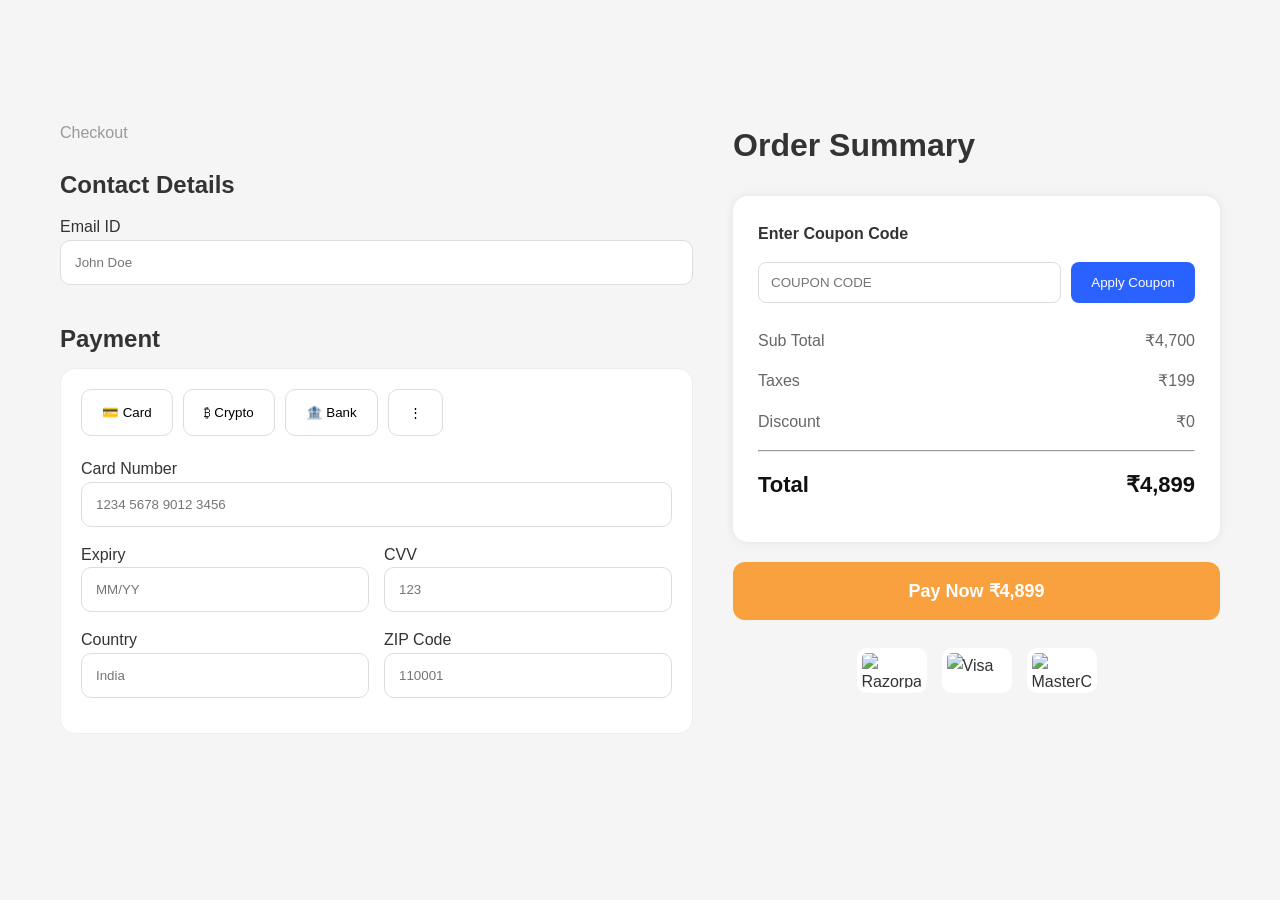
==== payment.html @ a84bcb74 "Add files via upload" ====
<!DOCTYPE html>
<html lang="en">
<head>
    <meta charset="UTF-8">
    <meta name="viewport" content="width=device-width, initial-scale=1.0">
    <title>Payment section</title>
    <link rel="stylesheet" href="style.css">
</head>
<body>
    <main class="checkout-page">

    <div class="container checkout-container">

        <!-- Left Side -->

        <div class="checkout-left">

            <p class="sub-heading">Checkout</p>

            <h2>Contact Details</h2>

            <label>Email ID</label>
            <input type="email" placeholder="John Doe">

            <h2>Payment</h2>

            <div class="payment-card">

                <div class="payment-methods">

                    <button class="active">💳 Card</button>
                    <button>₿ Crypto</button>
                    <button>🏦 Bank</button>
                    <button>⋮</button>

                </div>

                <label>Card Number</label>
                <input type="text" placeholder="1234 5678 9012 3456">

                <div class="row">
                    <div>
                        <label>Expiry</label>
                        <input type="text" placeholder="MM/YY">
                    </div>

                    <div>
                        <label>CVV</label>
                        <input type="text" placeholder="123">
                    </div>
                </div>

                <div class="row">
                    <div>
                        <label>Country</label>
                        <input type="text" placeholder="India">
                    </div>

                    <div>
                        <label>ZIP Code</label>
                        <input type="text" placeholder="110001">
                    </div>
                </div>

            </div>

        </div>

        <!-- Right Side -->

        <div class="checkout-right">

            <h1>Order Summary</h1>

            <div class="summary-card">

                <label>Enter Coupon Code</label>

                <div class="coupon-box">
                    <input type="text" placeholder="COUPON CODE">
                    <button>Apply Coupon</button>
                </div>

                <div class="bill-row">
                    <span>Sub Total</span>
                    <span>₹4,700</span>
                </div>

                <div class="bill-row">
                    <span>Taxes</span>
                    <span>₹199</span>
                </div>

                <div class="bill-row">
                    <span>Discount</span>
                    <span>₹0</span>
                </div>

                <hr>

                <div class="bill-row total">
                    <span>Total</span>
                    <span>₹4,899</span>
                </div>

            </div>

            <button class="pay-btn">
                Pay Now ₹4,899
            </button>

            <div class="payment-image">
                <img src="https://razorpay.com/newsroom-content/uploads/2020/12/output-onlinepngtools-1-1.png" alt="Razorpay">
                <img src="https://assets.weforum.org/organization/image/UlzC0g30GtgGv-WStLv81kwMCKrpTV_L2EAMwX_YHqU.jpg" alt="Visa">
                <img src="https://www.investopedia.com/thmb/F8CKM3YkF1fmnRCU2g4knuK0eDY=/1500x0/filters:no_upscale():max_bytes(150000):strip_icc()/MClogo-c823e495c5cf455c89ddfb0e17fc7978.jpg" alt="MasterCard">
            </div>

        </div>

    </div>

</main>
</body>
</html>
---- style.css ----
*{
    margin: 0;
    padding: 0;
    box-sizing: border-box;
}

body{
    font-family: Arial, sans-serif;
    line-height: 1.6;
    color: #333;
}

.container{
    max-width: 1200px;
    margin: 0 auto;
    padding: 0 20px;
}

/* Header */

.header{
    position: fixed;
    top: 0;
    left: 0;
    width: 100%;
    background-color: #06111c;
    color: white;
    z-index: 1000;
    padding: 15px 0;
}

/* Navbar Layout */

.navbar{
    display: flex;
    align-items: center;
}

/* Left Section */

.logo{
    flex: 1;
}

.logo h2{
    font-size: 1.8rem;
}

.logo p{
    font-size: 0.8rem;
    opacity: 0.8;
}

/* Center Section */

.nav-links{
    flex: 1;
    display: flex;
    justify-content: center;
}

.nav-links ul{
    display: flex;
    list-style: none;
    gap: 2rem;
}

.nav-links a{
    color: white;
    text-decoration: none;
    padding: 8px 12px;
    border-radius: 5px;
    transition: 0.3s;
}

.nav-links a:hover{
    background-color: rgba(255,255,255,0.15);
}

/* Right Section */

.nav-right{
    flex: 1;
    display: flex;
    justify-content: flex-end;
    align-items: center;
    gap: 1rem;
}

.search input{
    padding: 8px 12px;
    border: none;
    border-radius: 20px;
    outline: none;
}

.cart,
.profile{
    cursor: pointer;
    font-size: 1.5rem;
    padding: 8px 12px;
    border-radius: 5px;
}
.cart a{
    text-decoration: none;
}

/* Demo Hero */
#main{
    background: linear-gradient(rgba(0,0,0,0.6),rgba(0,0,0,0.6)),url("https://images.unsplash.com/photo-1768225286074-9039931bb9d3?q=80&w=1170&auto=format&fit=crop&ixlib=rb-4.1.0&ixid=M3wxMjA3fDB8MHxwaG90by1wYWdlfHx8fGVufDB8fHx8fA%3D%3D") center/cover;
    
}

.hero{
    min-height: 100vh;
    padding-top: 100px;
    display: flex;
    justify-content: space-between;
    align-items: center;
    gap: 4rem;
    color: white;
}

.left{
    flex: 1;
    margin-left: 3rem;
}

.left h1{
    font-size: 4rem;
    line-height: 1.2;
    margin-bottom: 1rem;
}

.left p{
    font-size: 1.1rem;
    margin-bottom: 1.5rem;
    max-width: 500px;
}

.reason{
    color: gold;
}

.btn-primary{
    padding: 12px 24px;
    border: none;
    border-radius: 5px;
    background: gold;
    cursor: pointer;
}

.btn-primary{
    padding: 12px 24px;
    border: none;
    border-radius: 20px;
    background: gold;
    cursor: pointer;
    transition: all 0.3s ease;
}
.btn-primary a{
    text-decoration: none;
    font-weight: 200;
    
}


.btn-primary:hover{
    background: #e6c200;
    transform: translateY(-2px);
}

.right{
    flex: 1;
    display: flex;
    justify-content: center;
}

.right img{
    max-width: 100%;
    width: 700px;
    height: auto;
}
.service-overview{
     background-color: yellow;
}

.overview-content{
    display: flex;
    justify-content: space-around;
    align-items: center;
    text-align: center;
    padding: 1.5rem;
}
   
.reviews p,.quality p, .rating p{
    font-size: 1rem;
    opacity: 0.8;
}
.quality{
    display: flex;
    gap: 0.5rem;
}

/* product page css.. */

.path{
    font-size: 1rem;
    padding: 1rem;
    opacity: 0.8;
}
.product-details-page{
    padding:120px 40px 40px;
    background:#f5f5f5;
}

.product-wrapper{
    display:flex;
    gap:40px;
    align-items:flex-start;
}

.product-left{
    flex:1;
}

.main-image{
    background:white;
    border-radius:12px;
    padding:30px;
    text-align:center;
}

.main-image img{
    width:100%;
    max-width:450px;
}

.product-right{
    flex:1;
}

.product-right h1{
    font-size:2.5rem;
    line-height:1.2;
    margin-bottom:15px;
}

.description{
    color:#666;
    margin-bottom:20px;
}

.price-box{
    display:flex;
    align-items:center;
    gap:20px;
    margin:25px 0;
}

.price{
    font-size:2.5rem;
    font-weight:700;
    color:#2962ff;
    background:white;
    padding:12px 20px;
    border-radius:10px;
}

.offer span{
    color:#4caf50;
    font-size:1.5rem;
    font-weight:bold;
}

.offer p{
    color:#777;
}

.purchase-section{
    display:flex;
    gap:15px;
    margin-top:25px;
}

.purchase-section select{
    width:80px;
    padding:15px;
    border:none;
    border-radius:10px;
    font-size:1rem;
}

.purchase-section button{
    background:#ff9800;
    color:white;
    border:none;
    padding:15px 40px;
    border-radius:10px;
    font-size:1rem;
    font-weight:bold;
    cursor:pointer;
}
.purchase-section button a{
    text-decoration: none;
}

.gallery{
    display:flex;
    gap:15px;
    margin-top:40px;
    overflow-x:auto;
}

.gallery img{
    width:140px;
    height:140px;
    object-fit:contain;
    background:white;
    border-radius:10px;
    padding:5px;
    flex-shrink:0;
    scroll-behavior: smooth;
    overflow: scroll;
}

.about{
    padding: 80px 20px;
    background: #f8f9fa;
}

.about-heading{
    text-align: center;
    margin-bottom: 50px;
}

.about-heading h2{
    font-size: 2.5rem;
    color: #06111c;
}

.about-content{
    max-width: 1200px;
    margin: 0 auto;
    display: flex;
    align-items: center;
    justify-content: space-between;
    gap: 4rem;
}

.about-content .left{
    flex: 1;
}

.about-content .left h3{
    font-size: 2rem;
    margin-bottom: 1rem;
    color: #06111c;
}

.about-content .left p{
    font-size: 1.1rem;
    color: #555;
    line-height: 1.8;
}

.about-content .right{
    flex: 1;
}

.about-content .right img{
    width: 100%;
    height: 400px;
    object-fit: cover;
    border-radius: 15px;
    box-shadow: 0 10px 25px rgba(0,0,0,0.15);
}

.contact{
    padding: 80px 20px;
    background: #f8f9fa;
}

.contact-heading{
    text-align: center;
    margin-bottom: 50px;
}

.contact-heading h2{
    font-size: 2.5rem;
    color: #06111c;
    margin-bottom: 10px;
}

.contact-heading p{
    color: #666;
}

.contact-content{
    max-width: 1200px;
    margin: 0 auto;
    display: flex;
    gap: 3rem;
    align-items: flex-start;
}

.contact-info{
    flex: 1;
}

.contact-info h3{
    margin-bottom: 20px;
    color: #06111c;
}

.info-box{
    background: white;
    padding: 20px;
    margin-bottom: 15px;
    border-radius: 10px;
    box-shadow: 0 5px 15px rgba(0,0,0,0.08);
}

.info-box h4{
    margin-bottom: 8px;
    color: #06111c;
}

.contact-form{
    flex: 1;
}

.contact-form form{
    background: white;
    padding: 30px;
    border-radius: 10px;
    box-shadow: 0 5px 15px rgba(0,0,0,0.08);
}

.contact-form input,
.contact-form textarea{
    width: 100%;
    padding: 14px;
    margin-bottom: 15px;
    border: 1px solid #ddd;
    border-radius: 8px;
    outline: none;
}

.contact-form input:focus,
.contact-form textarea:focus{
    border-color: #06111c;
}

.contact-form button{
    width: 100%;
    padding: 14px;
    background: #06111c;
    color: white;
    border: none;
    border-radius: 8px;
    cursor: pointer;
    font-size: 1rem;
    transition: 0.3s ease;
}

.contact-form button:hover{
    background: #0d2135;
}

/* cart page css... */

.cart-page{
    padding-top:120px;
    min-height:100vh;
    background:#f5f5f5;
}

.cart-container{
    display:flex;
    gap:40px;
    align-items:flex-start;
}

/* Left Side */

.cart-left{
    flex:2;
}

.cart-left h1{
    margin-bottom:30px;
}

.cart-table{
    width:100%;
    border-collapse:collapse;
}

.cart-table th{
    text-align:left;
    padding:15px;
    color:#777;
    border-bottom:1px solid #ddd;
}

.cart-table td{
    padding:20px 15px;
}

.cart-table button{
    border:none;
    background:none;
    cursor:pointer;
    font-size:18px;
    padding:0 10px;
}

.remove{
    color:red;
    cursor:pointer;
    font-size:20px;
}

/* Right Side */

.cart-right{
    flex:1;
}

.summary-card{
    background:white;
    padding:25px;
    border-radius:15px;
    box-shadow:0 0 10px rgba(0,0,0,0.08);
}

.summary-card label{
    display:block;
    margin-bottom:10px;
    font-weight:600;
}

.coupon-box{
    display:flex;
    gap:10px;
    margin-bottom:25px;
}

.coupon-box input{
    flex:1;
    padding:12px;
    border:1px solid #ddd;
    border-radius:8px;
}

.coupon-box button{
    background:#2962ff;
    color:white;
    border:none;
    padding:12px 18px;
    border-radius:8px;
    cursor:pointer;
}

.bill div{
    display:flex;
    justify-content:space-between;
    margin:15px 0;
    color:#666;
}

.total{
    font-size:22px;
    font-weight:bold;
    color:#111 ;
}

.pay-btn{
    width:100%;
    margin-top:25px;
    background:#f9a03f;
    color:white;
    border:none;
    padding:18px;
    border-radius:12px;
    font-size:18px;
    font-weight:bold;
    cursor:pointer;
}
.pay-btn a{
    text-decoration: none;
    color: black;
}
.continue-shopping a{
    text-decoration: none;
    color: black;

}
.continue-shopping{
     margin-top: 6rem;
}
.payment-image{
    display:flex ;
    gap: 1rem;
}
.payment-image img{
    margin-top: 0.5rem;
    width:180px;
    height:40px;
    object-fit:contain;
    background:white;
    border-radius:10px;
    padding:5px;
    flex-shrink:0;
}

/* payment css */

.checkout-page{
    padding-top:120px;
    min-height:100vh;
    background:#f5f5f5;
}

.checkout-container{
    display:flex;
    gap:40px;
}

.checkout-left{
    flex:1.3;
}

.checkout-right{
    flex:1;
}

.sub-heading{
    color:#999;
    margin-bottom:20px;
}

.checkout-left h2{
    margin:20px 0 10px;
}

.checkout-left input{
    width:100%;
    padding:14px;
    border:1px solid #ddd;
    border-radius:10px;
    margin-bottom:15px;
}

.payment-card{
    background:#fff;
    padding:20px;
    border-radius:15px;
    border:1px solid #eee;
}

.payment-methods{
    display:flex;
    gap:10px;
    margin-bottom:20px;
}

.payment-methods button{
    padding:15px 20px;
    border:1px solid #ddd;
    background:#fff;
    border-radius:10px;
    cursor:pointer;
}

.payment-methods button:hover{
    border:2px solid #ff9800;
    color:#ff9800;
}

.row{
    display:flex;
    gap:15px;
}

.row div{
    flex:1;
}

.checkout-right h1{
    margin-bottom:25px;
}

.summary-card{
    background:#fff;
    padding:25px;
    border-radius:15px;
}

.coupon-box{
    display:flex;
    gap:10px;
    margin:15px 0 25px;
}

.coupon-box input{
    flex:1;
    padding:12px;
    border:1px solid #ddd;
    border-radius:8px;
}

.coupon-box button{
    background:#2962ff;
    color:#fff;
    border:none;
    padding:12px 20px;
    border-radius:8px;
}

.bill-row{
    display:flex;
    justify-content:space-between;
    margin:15px 0;
    color:#666;
}

.total{
    font-size:22px;
    font-weight:bold;
    color:#111;
}

.pay-btn{
    width:100%;
    margin-top:20px;
    background:#f9a03f;
    color:#fff;
    border:none;
    padding:18px;
    border-radius:12px;
    font-size:18px;
    font-weight:bold;
    cursor:pointer;
}

.payment-image{
    display:flex;
    justify-content:center;
    gap:15px;
    margin-top:20px;
}

.payment-image img{
    width:70px;
    height:45px;
    object-fit:contain;
}


/* mobile adapt screen */

@media (max-width: 768px){

    /* Navbar */

    .navbar{
        flex-direction: column;
        gap: 1rem;
        text-align: center;
    }

    .nav-links ul{
        flex-wrap: wrap;
        justify-content: center;
        gap: 1rem;
    }

    .nav-right{
        justify-content: center;
    }

    .search input{
        width: 100%;
        max-width: 250px;
    }

    /* Hero Section */

    .hero{
        flex-direction: column;
        text-align: center;
        padding: 120px 20px 50px;
    }

    .hero .left h1{
        font-size: 2.5rem;
    }

    .hero .right img{
        width: 100%;
        max-width: 350px;
    }

    /* Overview */

    .overview-content{
        flex-direction: column;
        gap: 2rem;
    }

    /* About */

    .about-content{
        flex-direction: column;
        text-align: center;
    }

    .about-content .right img{
        width: 100%;
        height: auto;
    }

    /* Products */

    .product-grid{
        grid-template-columns: 1fr;
    }

    /* Product Details Page */

    .product-wrapper{
        flex-direction: column;
    }

    .product-right h1{
        font-size: 2rem;
    }

    .price{
        font-size: 2rem;
    }

    .purchase-section{
        flex-direction: column;
    }

    .purchase-section button{
        width: 100%;
    }

    /* Gallery */

    .gallery{
        overflow-x: auto;
    }

    .gallery img{
        width: 120px;
        height: 120px;
    }

    /* Cart Page */

    .cart-container{
        flex-direction: column;
    }

    .cart-table{
        display: block;
        overflow-x: auto;
    }

    .cart-right{
        width: 100%;
    }

    /* Checkout Page */

    .checkout-container{
        flex-direction: column;
    }

    .row{
        flex-direction: column;
    }

    .payment-methods{
        flex-wrap: wrap;
    }

    .coupon-box{
        flex-direction: column;
    }

    .coupon-box button{
        width: 100%;
    }

    /* Contact */

    .contact-content{
        flex-direction: column;
    }

    .contact-form,
    .contact-info{
        width: 100%;
    }
}




@media (max-width: 480px){

    .container{
        padding: 0 15px;
    }

    .hero .left h1{
        font-size: 2rem;
    }

    .about-heading h2,
    .contact-heading h2{
        font-size: 2rem;
    }

    .product-right h1{
        font-size: 1.7rem;
    }

    .price{
        font-size: 1.8rem;
    }

    .pay-btn{
        font-size: 1rem;
        padding: 15px;
    }

    .nav-links ul{
        gap: 0.5rem;
    }

    .nav-links a{
        padding: 6px 10px;
        font-size: 0.9rem;
    }
}


/* Animation section */

/* Smooth Scroll */

html{
    scroll-behavior: smooth;
}

/* Page Load */

body{
    animation: pageLoad 0.8s ease;
}

@keyframes pageLoad{
    from{
        opacity: 0;
    }
    to{
        opacity: 1;
    }
}

/* Hero Text Animation */

.hero .left{
    animation: fadeUp 1s ease forwards;
}

.hero .right{
    animation: fadeUp 1.2s ease forwards;
}

@keyframes fadeUp{
    from{
        opacity: 0;
        transform: translateY(40px);
    }
    to{
        opacity: 1;
        transform: translateY(0);
    }
}

/* Floating Shoe */

.right img{
    animation: float 3s ease-in-out infinite;
}

@keyframes float{
    0%{
        transform: translateY(0);
    }
    50%{
        transform: translateY(-15px);
    }
    100%{
        transform: translateY(0);
    }
}

/* Navbar Hover */

.nav-links a{
    position: relative;
    display: inline-block;
}

.nav-links a::after{
    content: "";
    position: absolute;
    left: 0;
    bottom: -5px;
    width: 0;
    height: 2px;
    background: gold;
    transition: width 0.3s ease;
}

.nav-links a:hover::after{
    width: 100%;
}


/* Buttons */

.btn-primary,
.purchase-section button,
.pay-btn,
.contact-form button{
    transition: all 0.3s ease;
}

.btn-primary:hover,
.purchase-section button:hover,
.pay-btn:hover,
.contact-form button:hover{
    transform: translateY(-4px);
    box-shadow: 0 10px 20px rgba(0,0,0,0.2);
}

/* Product Main Image */

.main-image{
    transition: all 0.4s ease;
}

.main-image:hover{
    transform: translateY(-10px);
    box-shadow: 0 15px 30px rgba(0,0,0,0.15);
}

/* Gallery Images */

.gallery img{
    transition: all 0.3s ease;
}

.gallery img:hover{
    transform: scale(1.1);
}

/* About Image */

.about-content .right img{
    transition: all 0.4s ease;
}

.about-content .right img:hover{
    transform: scale(1.03);
}

/* Contact Cards */

.info-box{
    transition: all 0.3s ease;
}

.info-box:hover{
    transform: translateY(-8px);
    box-shadow: 0 12px 25px rgba(0,0,0,0.12);
}

/* Overview Section */

.reviews,
.customer,
.quality,
.rating{
    transition: all 0.3s ease;
}

.reviews:hover,
.customer:hover,
.quality:hover,
.rating:hover{
    transform: scale(1.1);
}

/* Cart Icon */

.cart{
    transition: all 0.3s ease;
}

.cart:hover{
    transform: scale(1.2);
}

/* Input Fields */

input,
textarea,
select{
    transition: all 0.3s ease;
}

input:focus,
textarea:focus,
select:focus{
    transform: scale(1.02);
    border-color: #2962ff;
    box-shadow: 0 0 10px rgba(41,98,255,0.2);
}

/* Payment Logos */

.payment-image img{
    transition: all 0.3s ease;
}

.payment-image img:hover{
    transform: scale(1.1);
}

/* Summary Cards */

.summary-card,
.payment-card{
    transition: all 0.3s ease;
}

.summary-card:hover,
.payment-card:hover{
    box-shadow: 0 15px 30px rgba(0,0,0,0.12);
}
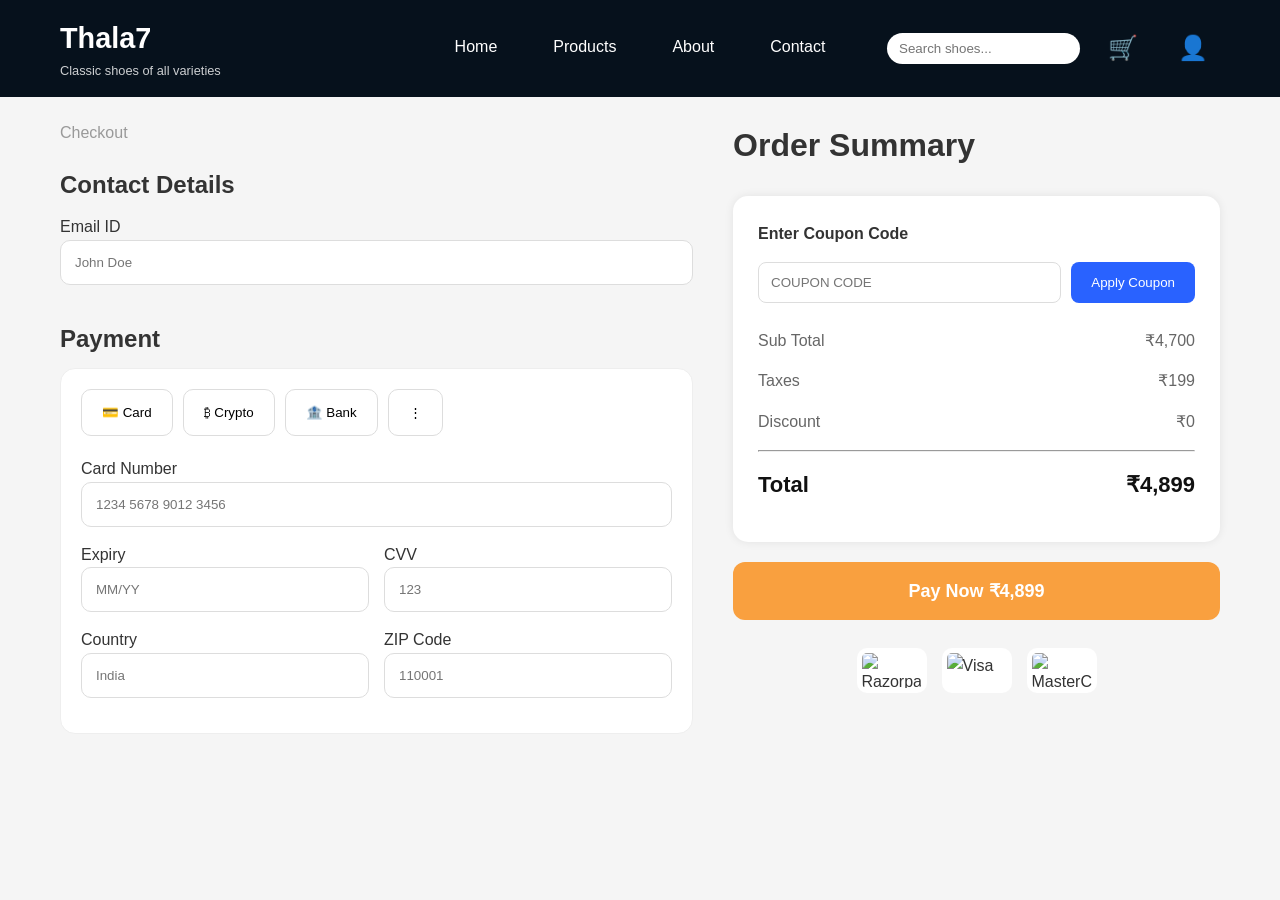
==== commit 6a15ab22: "Add files via upload" ====
--- a/payment.html
+++ b/payment.html
@@ -7,6 +7,42 @@
     <link rel="stylesheet" href="style.css">
 </head>
 <body>
+
+     <header class="header">
+        <div class="container">
+            <nav class="navbar">
+
+                <div class="logo">
+                    <h2>Thala7</h2>
+                    <p>Classic shoes of all varieties</p>
+                </div>
+
+                <div class="nav-links">
+                    <ul>
+                       <li><a href="index.html">Home</a></li>
+                        <li><a href="product.html">Products</a></li>
+                        <li><a href="product.html#about">About</a></li>
+                        <li><a href="product.html#contact">Contact</a></li>
+                    </ul>
+                </div>
+
+                <div class="nav-right">
+                    <div class="search">
+                        <input type="text" placeholder="Search shoes...">
+                    </div>
+
+                    <div class="cart">
+                        <a href="shoppingcart.html">🛒</a>
+                    </div>
+
+                    <div class="profile">
+                        👤
+                    </div>
+                </div>
+
+            </nav>
+        </div>
+    </header>
     <main class="checkout-page">
 
     <div class="container checkout-container">
--- a/style.css
+++ b/style.css
@@ -761,153 +761,152 @@
 
 /* mobile adapt screen */
 
-@media (max-width: 768px){
+@media( max:width:768px){
 
     /* Navbar */
 
-    .navbar{
-        flex-direction: column;
+ .navbar{
+        flex-direction : column;
+        gap : 1rem;
+        text-align : center;
+}
+
+.nav-links ul{
+        flex-wrap : wrap;
+        justify-content : center;
         gap: 1rem;
-        text-align: center;
-    }
-
-    .nav-links ul{
-        flex-wrap: wrap;
-        justify-content: center;
-        gap: 1rem;
-    }
-
-    .nav-right{
-        justify-content: center;
-    }
+}
+
+.nav-right{
+        justify-content : center;
+ }
 
     .search input{
         width: 100%;
-        max-width: 250px;
-    }
+        max-width : 250px;
+    }   
 
     /* Hero Section */
 
     .hero{
+        flex-direction : column;
+        text-align : center;
+        padding: 120px 20px 50px;
+    }
+
+    .hero ,.left h1{
+        font-size: 2.5rem;
+    }
+
+.hero , .right img{
+    width: 100%;
+    max-width: 350px;
+}
+
+    /* Overview */
+.overview-content{
+    flex-direction: column;
+    gap: 2rem;
+}
+
+    /* About */
+
+.about-content{
+  flex-direction: column;
+  text-align: center;
+}
+
+.about-content .right img{
+    width: 100%;
+    height: auto;
+}
+
+    /* Products */
+
+.product-grid{
+    grid-template-columns : 1fr;
+}
+
+    /* Product Details Page */
+
+.product-wrapper{
+        flex-direction : column;
+}
+
+.product-right h1{
+        font-size: 2rem;
+}
+
+.price{
+        font-size: 2rem;
+}
+
+.purchase-section{
         flex-direction: column;
-        text-align: center;
-        padding: 120px 20px 50px;
-    }
-
-    .hero .left h1{
-        font-size: 2.5rem;
-    }
-
-    .hero .right img{
+}
+
+.purchase-section button{
         width: 100%;
-        max-width: 350px;
-    }
-
-    /* Overview */
-
-    .overview-content{
-        flex-direction: column;
-        gap: 2rem;
-    }
-
-    /* About */
-
-    .about-content{
-        flex-direction: column;
-        text-align: center;
-    }
-
-    .about-content .right img{
-        width: 100%;
-        height: auto;
-    }
-
-    /* Products */
-
-    .product-grid{
-        grid-template-columns: 1fr;
-    }
-
-    /* Product Details Page */
-
-    .product-wrapper{
-        flex-direction: column;
-    }
-
-    .product-right h1{
-        font-size: 2rem;
-    }
-
-    .price{
-        font-size: 2rem;
-    }
-
-    .purchase-section{
-        flex-direction: column;
-    }
-
-    .purchase-section button{
-        width: 100%;
-    }
+}
 
     /* Gallery */
 
-    .gallery{
-        overflow-x: auto;
-    }
-
-    .gallery img{
+.gallery{
+        overflow-x : auto;
+}
+
+.gallery img{
         width: 120px;
         height: 120px;
-    }
+}
 
     /* Cart Page */
 
-    .cart-container{
+.cart-container{
+        flex-direction : column;
+}
+
+.cart-table{
+        display : block;
+        overflow-x : auto;
+}
+
+.cart-right{
+        width: 100%;
+}
+
+    /* Checkout Page */
+
+    .checkout-container{
+        flex-direction : column;
+}
+
+    .row{
+        flex-direction : column;
+}
+
+    .payment-methods{
+        flex-wrap : wrap;
+}
+
+.coupon-box{
+        flex-direction : column;
+}
+
+.coupon-box button{
+        width: 100%;
+}
+
+    /* Contact */
+
+.contact-content{
         flex-direction: column;
-    }
-
-    .cart-table{
-        display: block;
-        overflow-x: auto;
-    }
-
-    .cart-right{
-        width: 100%;
-    }
-
-    /* Checkout Page */
-
-    .checkout-container{
-        flex-direction: column;
-    }
-
-    .row{
-        flex-direction: column;
-    }
-
-    .payment-methods{
-        flex-wrap: wrap;
-    }
-
-    .coupon-box{
-        flex-direction: column;
-    }
-
-    .coupon-box button{
-        width: 100%;
-    }
-
-    /* Contact */
-
-    .contact-content{
-        flex-direction: column;
-    }
-
-    .contact-form,
+}
+
+.contact-form,
     .contact-info{
         width: 100%;
-    }
+}
 }
 
 
@@ -960,30 +959,19 @@
     scroll-behavior: smooth;
 }
 
-/* Page Load */
-
-body{
-    animation: pageLoad 0.8s ease;
-}
-
-@keyframes pageLoad{
-    from{
-        opacity: 0;
-    }
-    to{
-        opacity: 1;
-    }
-}
 
 /* Hero Text Animation */
 
 .hero .left{
-    animation: fadeUp 1s ease forwards;
+    animation: fadeUp 1s ease ;
 }
 
 .hero .right{
-    animation: fadeUp 1.2s ease forwards;
-}
+    animation: fadeUp 1.2s ease ;
+}
+
+
+/* i created this to fade-up as i learned during  the vella- vista website making  */
 
 @keyframes fadeUp{
     from{
@@ -1003,14 +991,11 @@
 }
 
 @keyframes float{
-    0%{
+    from{
         transform: translateY(0);
     }
-    50%{
-        transform: translateY(-15px);
-    }
-    100%{
-        transform: translateY(0);
+    t0{
+        transform: translateY(-10px);
     }
 }
 
@@ -1019,21 +1004,18 @@
 .nav-links a{
     position: relative;
     display: inline-block;
-}
-
-.nav-links a::after{
-    content: "";
-    position: absolute;
-    left: 0;
-    bottom: -5px;
-    width: 0;
-    height: 2px;
-    background: gold;
-    transition: width 0.3s ease;
-}
-
-.nav-links a:hover::after{
-    width: 100%;
+    color: white;
+    border-bottom: 2px solid transparent;
+    transition: 0.3s;
+}
+
+.nav-links a:hover{
+    border-bottom: 2px solid gold;
+
+}
+
+.nav-links a:hover{
+    border-bottom: 2px solid gold;
 }
 
 
